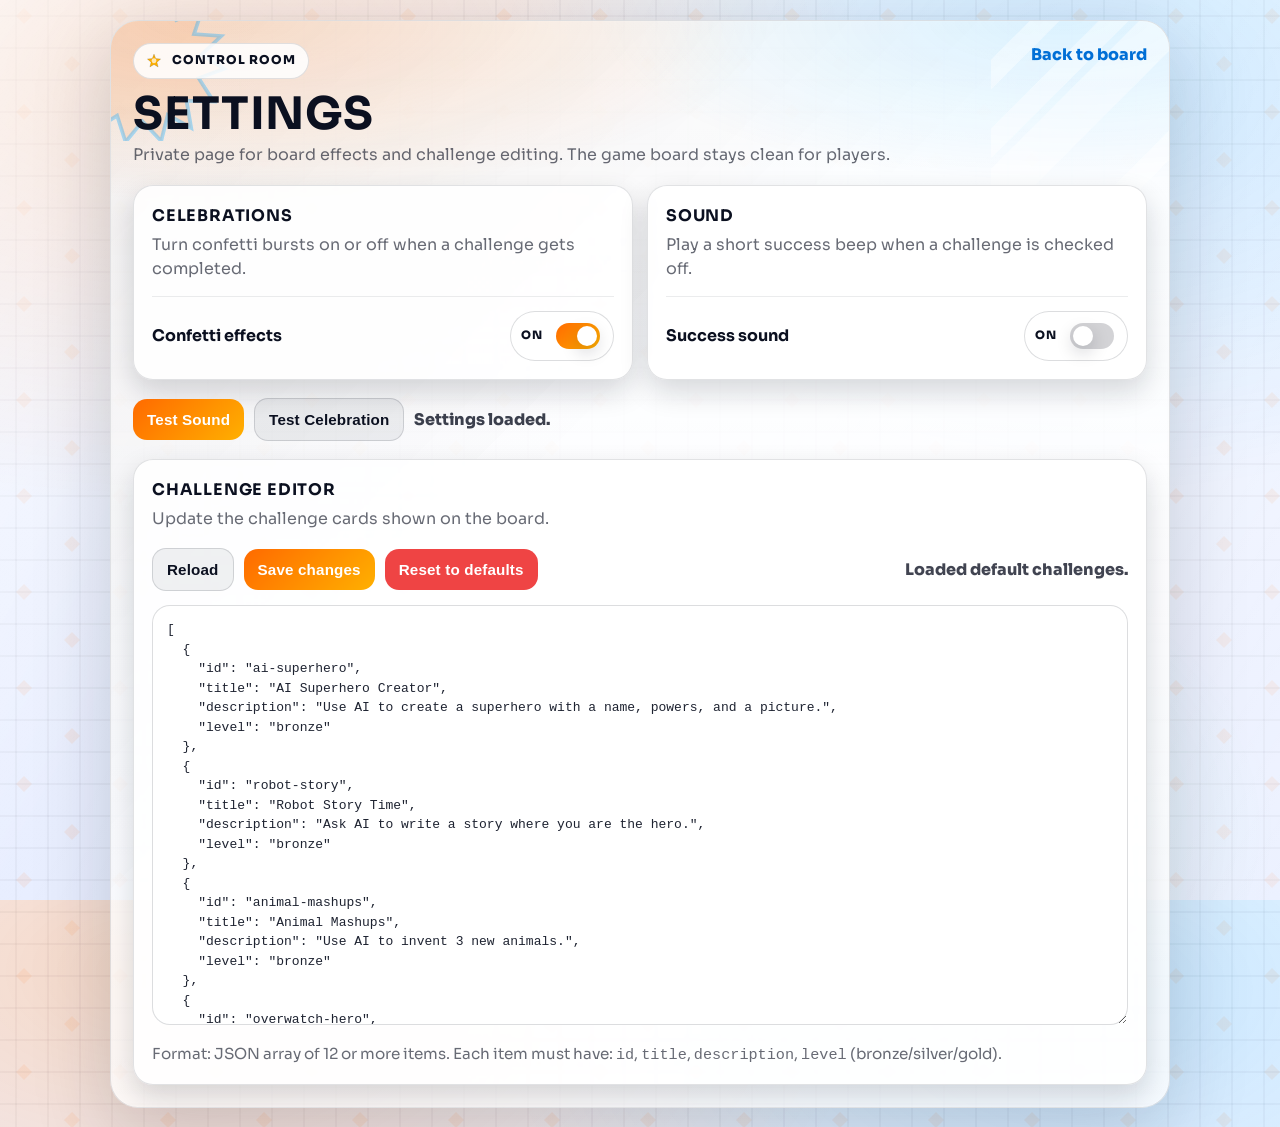
==== spring-break-battle-pass/settings/index.html @ fe3f3044 "Initial Spring Break Battle Pass" ====
<!doctype html>
<html lang="en">
  <head>
    <meta charset="UTF-8" />
    <meta name="viewport" content="width=device-width, initial-scale=1.0" />
    <title>Settings - Spring Break Battle Pass</title>
    <link rel="preconnect" href="https://fonts.googleapis.com" />
    <link rel="preconnect" href="https://fonts.gstatic.com" crossorigin />
    <link
      href="https://fonts.googleapis.com/css2?family=Sora:wght@400;600;700;800&display=swap"
      rel="stylesheet"
    />
    <link rel="stylesheet" href="../styles.css" />
    <style>
      .wrap {
        max-width: 1100px;
      }

      .panel {
        padding: 22px;
        position: relative;
        overflow: hidden;
      }

      .panel::after {
        content: "";
        position: absolute;
        inset: -2px;
        background:
          url("../assets/stripe-corners.svg") right top / 180px 180px no-repeat,
          url("../assets/burst-ring.svg") left -20px top -28px / 150px 150px no-repeat,
          radial-gradient(900px 300px at 10% 0%, rgba(255, 106, 0, 0.2), transparent 62%),
          radial-gradient(780px 280px at 90% 0%, rgba(0, 163, 255, 0.14), transparent 60%),
          linear-gradient(135deg, rgba(11, 16, 32, 0.06), transparent 45%);
        opacity: 0.92;
        pointer-events: none;
      }

      .panel > * {
        position: relative;
        z-index: 1;
      }

      .top {
        display: flex;
        justify-content: space-between;
        gap: 16px;
        align-items: start;
        flex-wrap: wrap;
        margin-bottom: 2px;
      }

      .tag {
        display: inline-flex;
        align-items: center;
        gap: 10px;
        padding: 8px 12px;
        border-radius: 999px;
        background: rgba(255, 255, 255, 0.86);
        border: 1px solid rgba(11, 16, 32, 0.12);
        font-size: 0.76rem;
        font-weight: 900;
        letter-spacing: 0.08em;
        text-transform: uppercase;
      }

      .tag::before {
        content: "";
        width: 16px;
        height: 16px;
        background: url("../assets/badge-star.svg") center/contain no-repeat;
      }

      h1 {
        margin: 14px 0 0;
        font-size: clamp(1.8rem, 4vw, 2.8rem);
        text-transform: uppercase;
        letter-spacing: 0.02em;
        line-height: 0.95;
      }

      .sub {
        color: var(--muted);
        margin: 8px 0 0;
        max-width: 70ch;
        line-height: 1.5;
      }

      .grid {
        display: grid;
        grid-template-columns: 1fr 1fr;
        gap: 14px;
        margin-top: 18px;
      }

      .card {
        background: rgba(255, 255, 255, 0.86);
        border: 1px solid rgba(11, 16, 32, 0.12);
        border-radius: 20px;
        padding: 18px;
        box-shadow: var(--shadow-tight);
        backdrop-filter: blur(1.5px);
      }

      .card h2 {
        margin: 0 0 6px;
        font-size: 1rem;
        text-transform: uppercase;
        letter-spacing: 0.05em;
      }

      .card p,
      .card li {
        margin: 0;
        color: var(--muted);
        line-height: 1.45;
      }

      .card p {
        max-width: 58ch;
      }

      .toggle-row {
        display: flex;
        align-items: center;
        justify-content: space-between;
        gap: 12px;
        margin-top: 16px;
        padding-top: 14px;
        border-top: 1px solid rgba(11, 16, 32, 0.08);
      }

      .toggle {
        display: inline-flex;
        align-items: center;
        gap: 10px;
        border: 1px solid rgba(11, 16, 32, 0.14);
        background: rgba(255, 255, 255, 0.9);
        border-radius: 999px;
        padding: 8px 10px;
        font-weight: 900;
        text-transform: uppercase;
        letter-spacing: 0.04em;
        font-size: 0.72rem;
      }

      .toggle input {
        width: 44px;
        height: 26px;
        appearance: none;
        border-radius: 999px;
        background: rgba(11, 16, 32, 0.18);
        position: relative;
        outline: none;
        cursor: pointer;
        transition: background 0.16s ease, box-shadow 0.16s ease;
      }

      .toggle input::after {
        content: "";
        position: absolute;
        top: 3px;
        left: 3px;
        width: 20px;
        height: 20px;
        border-radius: 50%;
        background: white;
        box-shadow: 0 6px 18px rgba(11, 16, 32, 0.2);
        transition: transform 0.16s ease;
      }

      .toggle input:checked {
        background: linear-gradient(135deg, var(--accent), var(--accent-2));
      }

      .toggle input:checked::after {
        transform: translateX(18px);
      }

      .toggle input:focus-visible {
        box-shadow: 0 0 0 3px rgba(255, 106, 0, 0.22);
      }

      .actions {
        display: flex;
        gap: 10px;
        flex-wrap: wrap;
        align-items: center;
        margin-top: 18px;
      }

      .status {
        font-weight: 900;
        color: rgba(11, 16, 32, 0.8);
        min-height: 1.25em;
      }

      .editor-card {
        margin-top: 18px;
      }

      textarea {
        width: 100%;
        min-height: 420px;
        resize: vertical;
        border-radius: 18px;
        border: 1px solid rgba(11, 16, 32, 0.14);
        background: rgba(255, 255, 255, 0.84);
        padding: 14px;
        font-family: ui-monospace, SFMono-Regular, Menlo, Monaco, Consolas,
          "Liberation Mono", "Courier New", monospace;
        font-size: 13px;
        line-height: 1.5;
        color: rgba(11, 16, 32, 0.92);
        margin-top: 14px;
        box-shadow: inset 0 1px 0 rgba(255, 255, 255, 0.65);
      }

      textarea:focus-visible {
        outline: none;
        box-shadow: var(--ring);
      }

      .hint {
        color: var(--muted);
        margin: 12px 0 0;
        font-size: 0.95rem;
        line-height: 1.45;
      }

      .admin-status {
        margin-left: auto;
      }

      @media (max-width: 720px) {
        .grid {
          grid-template-columns: 1fr;
        }
      }

      @media (max-width: 480px) {
        .wrap {
          padding: 12px;
        }

        .panel {
          padding: 16px;
          border-radius: 20px;
        }

        .admin-status {
          margin-left: 0;
        }
      }
    </style>
  </head>
  <body>
    <div class="wrap">
      <main class="panel">
        <div class="top">
          <div>
            <div class="tag">Control Room</div>
            <h1>Settings</h1>
            <p class="sub">
              Private page for board effects and challenge editing. The game board stays clean for players.
            </p>
          </div>
          <div>
            <a href="../index.html">Back to board</a>
          </div>
        </div>

        <div class="grid">
          <section class="card">
            <h2>Celebrations</h2>
            <p>Turn confetti bursts on or off when a challenge gets completed.</p>
            <div class="toggle-row">
              <strong>Confetti effects</strong>
              <label class="toggle">
                <span>On</span>
                <input id="celebrateToggle" type="checkbox" />
              </label>
            </div>
          </section>

          <section class="card">
            <h2>Sound</h2>
            <p>Play a short success beep when a challenge is checked off.</p>
            <div class="toggle-row">
              <strong>Success sound</strong>
              <label class="toggle">
                <span>On</span>
                <input id="soundToggle" type="checkbox" />
              </label>
            </div>
          </section>
        </div>

        <div class="actions">
          <button class="btn-primary" id="testSoundBtn" type="button">Test Sound</button>
          <button class="btn-ghost" id="testConfettiBtn" type="button">Test Celebration</button>
          <span class="status" id="settingsStatus">Settings loaded.</span>
        </div>

        <section class="card editor-card">
          <h2>Challenge Editor</h2>
          <p>Update the challenge cards shown on the board.</p>

          <div class="actions">
            <button class="btn-ghost" id="reloadBtn" type="button">Reload</button>
            <button class="btn-primary" id="saveBtn" type="button">Save changes</button>
            <button class="btn-danger" id="resetDefaultBtn" type="button">Reset to defaults</button>
            <span class="status admin-status" id="adminStatus"></span>
          </div>

          <textarea id="editor" spellcheck="false"></textarea>
          <div class="hint">
            Format: JSON array of 12 or more items. Each item must have: <code>id</code>, <code>title</code>,
            <code>description</code>, <code>level</code> (bronze/silver/gold).
          </div>
        </section>
      </main>
    </div>

    <script src="../fun.js" defer></script>
    <script src="../confetti.js" defer></script>
    <script src="./settings.js" defer></script>
  </body>
</html>
---- spring-break-battle-pass/styles.css ----
:root {
  --bg: #f4f7ff;
  --text: #0b1020;
  --muted: rgba(11, 16, 32, 0.62);

  --stroke: rgba(11, 16, 32, 0.14);
  --stroke-2: rgba(11, 16, 32, 0.22);

  --accent: #ff6a00;
  --accent-2: #ffb000;
  --blue: #00a3ff;
  --mint: #2fe7b5;
  --good: #10b981;
  --bad: #ef4444;

  --bronze: #cc7a2a;
  --silver: #a3b7d1;
  --gold: #ffcc33;

  --shadow: 0 24px 80px rgba(11, 16, 32, 0.18);
  --shadow-tight: 0 12px 28px rgba(11, 16, 32, 0.16);
  --radius: 22px;
  --radius-sm: 14px;
  --ring: 0 0 0 4px rgba(255, 106, 0, 0.22);

  --tile: rgba(255, 255, 255, 0.92);
  --tile-2: rgba(255, 255, 255, 0.76);

  --pattern: url("data:image/svg+xml,%3Csvg xmlns='http://www.w3.org/2000/svg' width='96' height='96' viewBox='0 0 96 96'%3E%3Cg fill='none' stroke='%230b1020' stroke-opacity='.08'%3E%3Cpath d='M0 16h96M0 48h96M0 80h96'/%3E%3Cpath d='M16 0v96M48 0v96M80 0v96'/%3E%3C/g%3E%3Cg fill='%23ff6a00' fill-opacity='.08'%3E%3Cpath d='M16 16l8-8 8 8-8 8zM64 64l8-8 8 8-8 8z'/%3E%3C/g%3E%3C/svg%3E");
}

* {
  box-sizing: border-box;
}

html,
body {
  height: 100%;
}

body {
  margin: 0;
  font-family: Sora, system-ui, -apple-system, BlinkMacSystemFont, "Segoe UI", sans-serif;
  line-height: 1.45;
  -webkit-font-smoothing: antialiased;
  text-rendering: optimizeLegibility;
  color: var(--text);
  background:
    radial-gradient(1200px 720px at 12% 8%, rgba(255, 106, 0, 0.22), transparent 60%),
    radial-gradient(980px 650px at 86% 10%, rgba(0, 163, 255, 0.18), transparent 62%),
    radial-gradient(820px 520px at 60% 92%, rgba(47, 231, 181, 0.18), transparent 62%),
    var(--pattern),
    linear-gradient(180deg, var(--bg) 0%, #e8eeff 100%);
}

body::before {
  content: "";
  position: fixed;
  inset: 0;
  pointer-events: none;
  background: linear-gradient(120deg, rgba(255, 255, 255, 0.68), transparent 30%, rgba(255, 255, 255, 0.22));
  opacity: 0.9;
}

.wrap {
  max-width: 1200px;
  margin: 0 auto;
  padding: 20px;
  position: relative;
  z-index: 1;
}

.panel {
  background: linear-gradient(180deg, var(--tile), var(--tile-2));
  border: 1px solid rgba(11, 16, 32, 0.12);
  border-radius: 28px;
  box-shadow: var(--shadow), inset 0 1px 0 rgba(255, 255, 255, 0.62);
}

.focus-ring:focus-visible {
  outline: none;
  box-shadow: var(--ring);
}

a {
  color: #006fd6;
  text-decoration: none;
  font-weight: 800;
  transition: color 0.14s ease;
}

a:hover {
  color: #005fc0;
}

a:focus-visible {
  outline: none;
  box-shadow: var(--ring);
  border-radius: 10px;
}

button {
  border: 0;
  border-radius: 14px;
  padding: 12px 14px;
  font-weight: 900;
  cursor: pointer;
  font-size: 0.95rem;
  letter-spacing: 0.01em;
  transition: transform 0.14s ease, filter 0.14s ease, box-shadow 0.14s ease;
}

button:hover {
  transform: translateY(-1px);
  filter: brightness(1.03);
}

button:active {
  transform: translateY(0px);
  filter: brightness(0.99);
}

button:focus-visible {
  outline: none;
  box-shadow: var(--ring);
}

button:disabled {
  opacity: 0.62;
  cursor: not-allowed;
  transform: none;
  filter: none;
}

.btn-primary {
  background: linear-gradient(135deg, var(--accent), var(--accent-2));
  color: white;
}

.btn-ghost {
  background: rgba(11, 16, 32, 0.06);
  color: var(--text);
  border: 1px solid rgba(11, 16, 32, 0.14);
}

.btn-danger {
  background: var(--bad);
  color: white;
}

@media (prefers-reduced-motion: reduce) {
  *,
  *::before,
  *::after {
    animation: none !important;
    transition: none !important;
  }
}
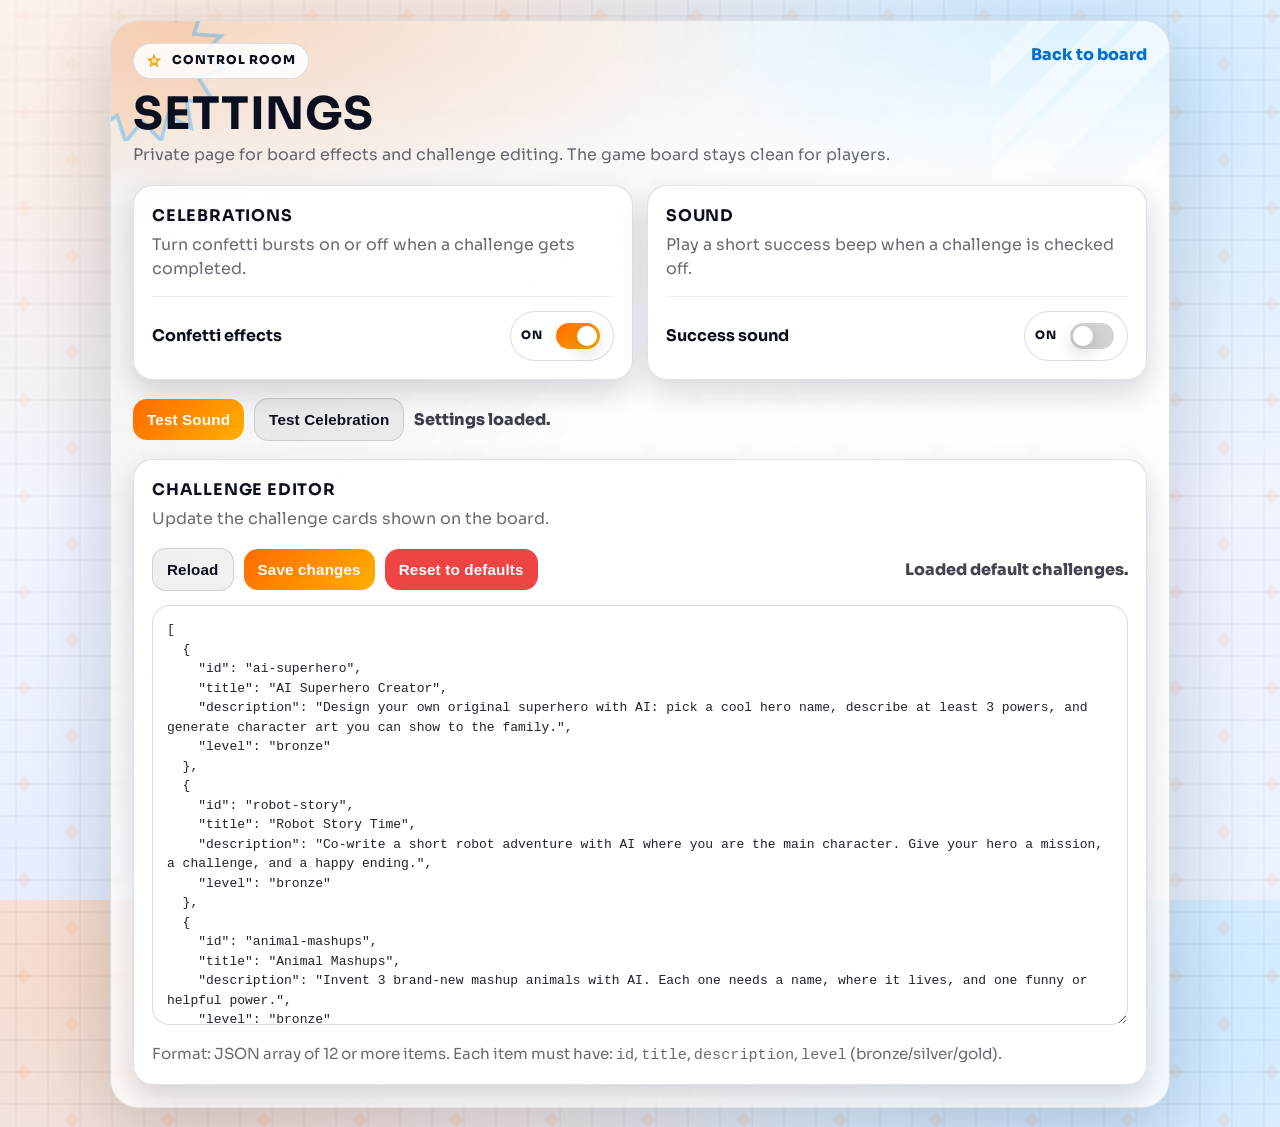
==== commit cbcfba8b: "Update challenges and reward tiers" ====
--- a/spring-break-battle-pass/settings/index.html
+++ b/spring-break-battle-pass/settings/index.html
@@ -77,6 +77,7 @@
         text-transform: uppercase;
         letter-spacing: 0.02em;
         line-height: 0.95;
+        text-wrap: balance;
       }
 
       .sub {
@@ -84,6 +85,7 @@
         margin: 8px 0 0;
         max-width: 70ch;
         line-height: 1.5;
+        text-wrap: pretty;
       }
 
       .grid {
@@ -107,6 +109,7 @@
         font-size: 1rem;
         text-transform: uppercase;
         letter-spacing: 0.05em;
+        text-wrap: balance;
       }
 
       .card p,
@@ -114,6 +117,7 @@
         margin: 0;
         color: var(--muted);
         line-height: 1.45;
+        overflow-wrap: anywhere;
       }
 
       .card p {
@@ -193,6 +197,7 @@
         font-weight: 900;
         color: rgba(11, 16, 32, 0.8);
         min-height: 1.25em;
+        overflow-wrap: anywhere;
       }
 
       .editor-card {
@@ -226,6 +231,7 @@
         margin: 12px 0 0;
         font-size: 0.95rem;
         line-height: 1.45;
+        overflow-wrap: anywhere;
       }
 
       .admin-status {
